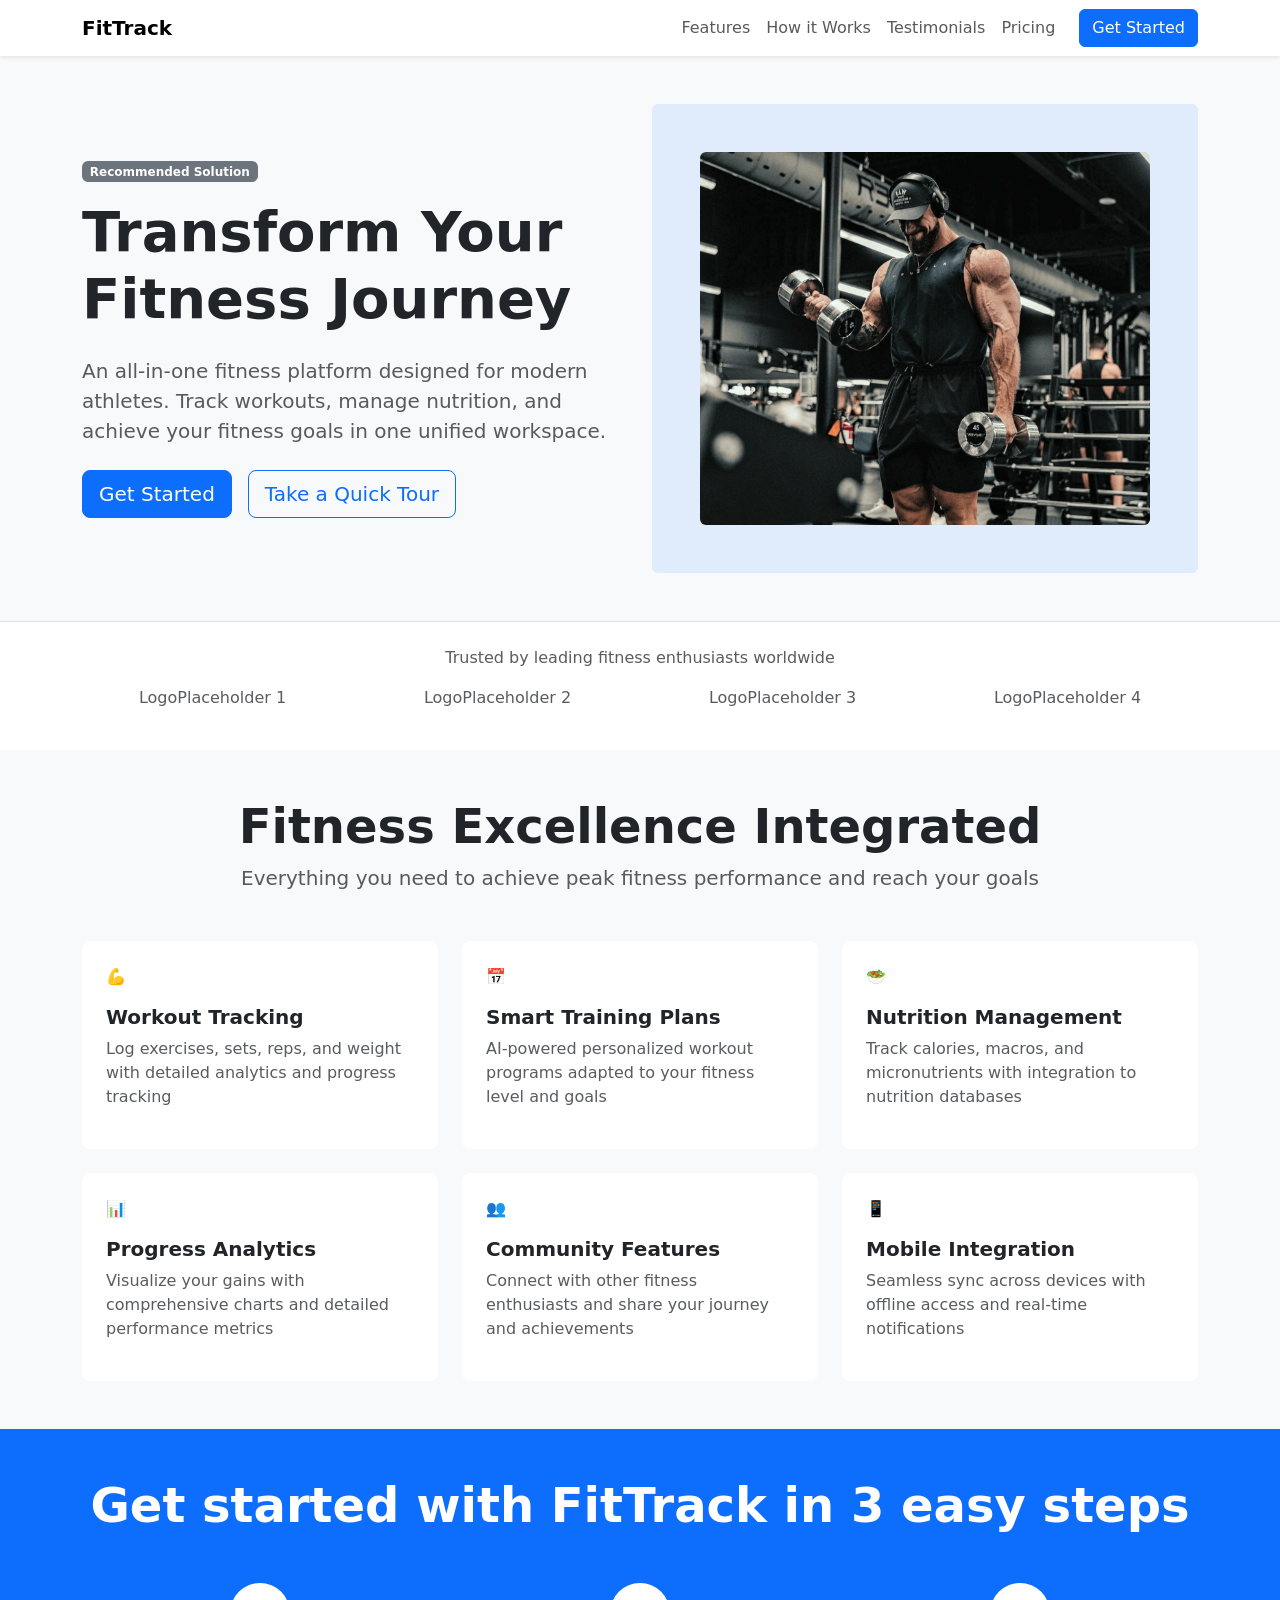
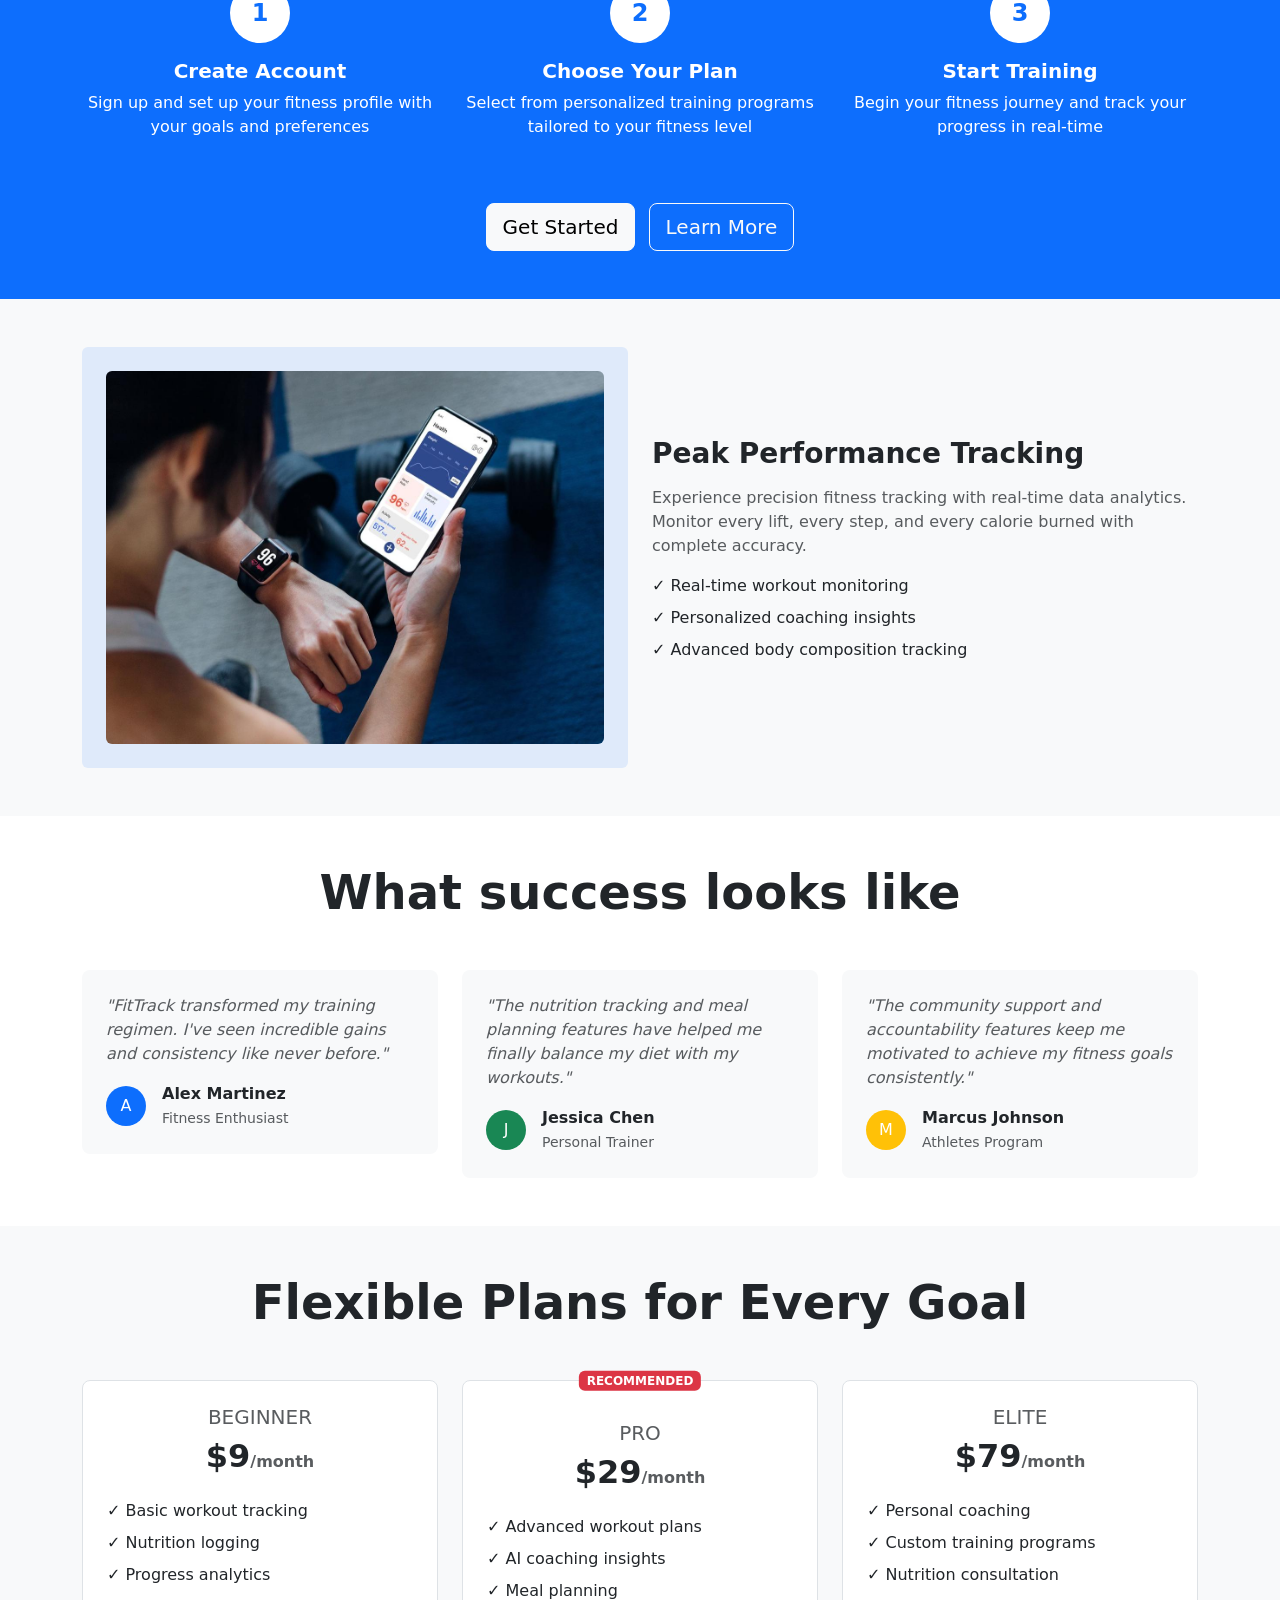
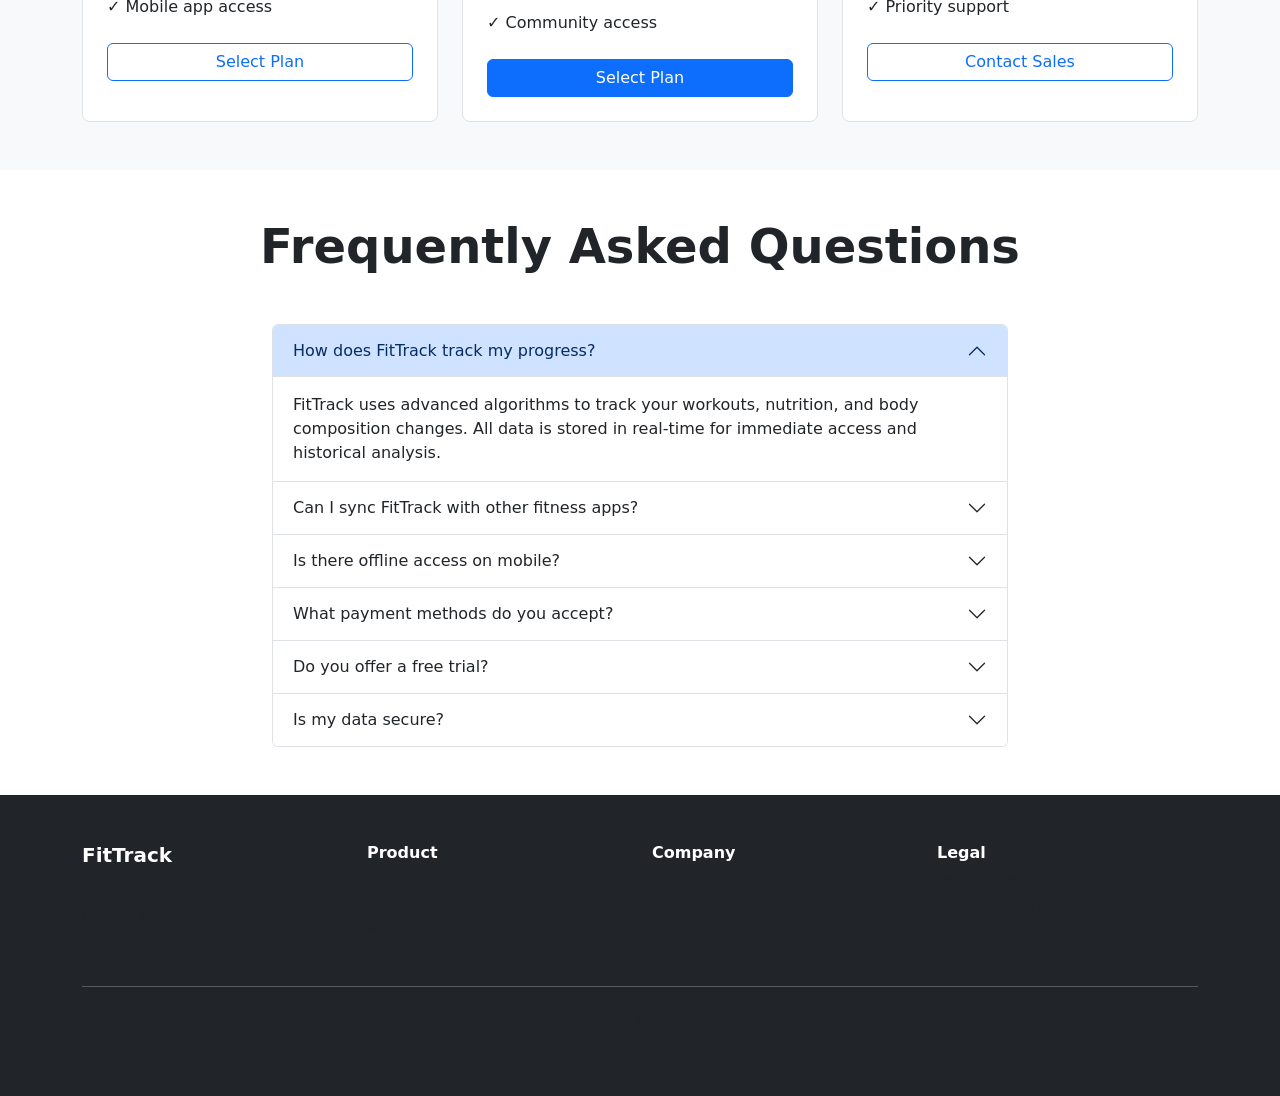
==== WCT Bootstrap/index.html @ dbe87be8 "Add files via upload Boostrap" ====
<!DOCTYPE html>
<html lang="en">
<head>
    <meta charset="UTF-8">
    <meta name="viewport" content="width=device-width, initial-scale=1.0">
    <title>FitTrack - Fitness Management Platform</title>
    <link href="https://cdn.jsdelivr.net/npm/bootstrap@5.3.0/dist/css/bootstrap.min.css" rel="stylesheet">
    <link rel="stylesheet" href="css/style.css">
</head>
<body>
    <!-- Navigation -->
    <nav class="navbar navbar-expand-lg navbar-light bg-white shadow-sm">
        <div class="container">
            <a class="navbar-brand fw-bold" href="#">FitTrack</a>
            <button class="navbar-toggler" type="button" data-bs-toggle="collapse" data-bs-target="#navbarNav">
                <span class="navbar-toggler-icon"></span>
            </button>
            <div class="collapse navbar-collapse" id="navbarNav">
                <ul class="navbar-nav ms-auto">
                    <li class="nav-item"><a class="nav-link" href="#features">Features</a></li>
                    <li class="nav-item"><a class="nav-link" href="#how-it-works">How it Works</a></li>
                    <li class="nav-item"><a class="nav-link" href="#testimonials">Testimonials</a></li>
                    <li class="nav-item"><a class="nav-link" href="#pricing">Pricing</a></li>
                </ul>
                <button class="btn btn-primary ms-3" onclick="FitTrack.handleGetStarted()">Get Started</button>
            </div>
        </div>
    </nav>

   
    <section class="hero py-5 bg-light">
        <div class="container">
            <div class="row align-items-center">
                <div class="col-lg-6">
                    <span class="badge bg-secondary mb-3">Recommended Solution</span>
                    <h1 class="display-4 fw-bold mb-4">Transform Your Fitness Journey</h1>
                    <p class="lead text-muted mb-4">
                        An all-in-one fitness platform designed for modern athletes. Track workouts, manage nutrition, and achieve your fitness goals in one unified workspace.
                    </p>
                    <div class="d-flex gap-3">
                        <button class="btn btn-primary btn-lg" onclick="FitTrack.handleGetStarted()">Get Started</button>
                        <button class="btn btn-outline-primary btn-lg" onclick="FitTrack.handleTourClick()">Take a Quick Tour</button>
                    </div>
                </div>
                <div class="col-lg-6 text-center">
                    <div class="hero-image bg-primary bg-opacity-10 p-5 rounded">
                        <img src="image/cbum-workout.png " alt="FitTrack Dashboard" class="img-fluid rounded">
                    </div>
                </div>
            </div>
        </div>
    </section>

   
    <section class="py-4 bg-white border-top">
        <div class="container">
            <p class="text-center text-muted mb-3">Trusted by leading fitness enthusiasts worldwide</p>
            <div class="row justify-content-center g-4">
                <div class="col-6 col-md-3 text-center">
                    <p class="text-muted">LogoPlaceholder 1</p>
                </div>
                <div class="col-6 col-md-3 text-center">
                    <p class="text-muted">LogoPlaceholder 2</p>
                </div>
                <div class="col-6 col-md-3 text-center">
                    <p class="text-muted">LogoPlaceholder 3</p>
                </div>
                <div class="col-6 col-md-3 text-center">
                    <p class="text-muted">LogoPlaceholder 4</p>
                </div>
            </div>
        </div>
    </section>

  
    <section id="features" class="py-5 bg-light">
        <div class="container">
            <div class="text-center mb-5">
                <h2 class="display-5 fw-bold">Fitness Excellence Integrated</h2>
                <p class="text-muted lead">Everything you need to achieve peak fitness performance and reach your goals</p>
            </div>
            <div class="row g-4">
                <div class="col-md-6 col-lg-4">
                    <div class="feature-card p-4 bg-white rounded-3 h-100">
                        <div class="feature-icon mb-3">💪</div>
                        <h5 class="fw-bold">Workout Tracking</h5>
                        <p class="text-muted">Log exercises, sets, reps, and weight with detailed analytics and progress tracking</p>
                    </div>
                </div>
                <div class="col-md-6 col-lg-4">
                    <div class="feature-card p-4 bg-white rounded-3 h-100">
                        <div class="feature-icon mb-3">📅</div>
                        <h5 class="fw-bold">Smart Training Plans</h5>
                        <p class="text-muted">AI-powered personalized workout programs adapted to your fitness level and goals</p>
                    </div>
                </div>
                <div class="col-md-6 col-lg-4">
                    <div class="feature-card p-4 bg-white rounded-3 h-100">
                        <div class="feature-icon mb-3">🥗</div>
                        <h5 class="fw-bold">Nutrition Management</h5>
                        <p class="text-muted">Track calories, macros, and micronutrients with integration to nutrition databases</p>
                    </div>
                </div>
                <div class="col-md-6 col-lg-4">
                    <div class="feature-card p-4 bg-white rounded-3 h-100">
                        <div class="feature-icon mb-3">📊</div>
                        <h5 class="fw-bold">Progress Analytics</h5>
                        <p class="text-muted">Visualize your gains with comprehensive charts and detailed performance metrics</p>
                    </div>
                </div>
                <div class="col-md-6 col-lg-4">
                    <div class="feature-card p-4 bg-white rounded-3 h-100">
                        <div class="feature-icon mb-3">👥</div>
                        <h5 class="fw-bold">Community Features</h5>
                        <p class="text-muted">Connect with other fitness enthusiasts and share your journey and achievements</p>
                    </div>
                </div>
                <div class="col-md-6 col-lg-4">
                    <div class="feature-card p-4 bg-white rounded-3 h-100">
                        <div class="feature-icon mb-3">📱</div>
                        <h5 class="fw-bold">Mobile Integration</h5>
                        <p class="text-muted">Seamless sync across devices with offline access and real-time notifications</p>
                    </div>
                </div>
            </div>
        </div>
    </section>

  
    <section id="how-it-works" class="py-5 bg-primary text-white">
        <div class="container">
            <h2 class="text-center mb-5 display-5 fw-bold">Get started with FitTrack in 3 easy steps</h2>
            <div class="row g-4 text-center">
                <div class="col-md-4">
                    <div class="step-number bg-white text-primary rounded-circle mx-auto mb-3" style="width: 60px; height: 60px; display: flex; align-items: center; justify-content: center; font-size: 24px; font-weight: bold;">1</div>
                    <h5 class="fw-bold">Create Account</h5>
                    <p>Sign up and set up your fitness profile with your goals and preferences</p>
                </div>
                <div class="col-md-4">
                    <div class="step-number bg-white text-primary rounded-circle mx-auto mb-3" style="width: 60px; height: 60px; display: flex; align-items: center; justify-content: center; font-size: 24px; font-weight: bold;">2</div>
                    <h5 class="fw-bold">Choose Your Plan</h5>
                    <p>Select from personalized training programs tailored to your fitness level</p>
                </div>
                <div class="col-md-4">
                    <div class="step-number bg-white text-primary rounded-circle mx-auto mb-3" style="width: 60px; height: 60px; display: flex; align-items: center; justify-content: center; font-size: 24px; font-weight: bold;">3</div>
                    <h5 class="fw-bold">Start Training</h5>
                    <p>Begin your fitness journey and track your progress in real-time</p>
                </div>
            </div>
            <div class="text-center mt-5">
                <button class="btn btn-light btn-lg me-2" onclick="FitTrack.handleGetStarted()">Get Started</button>
                <button class="btn btn-outline-light btn-lg">Learn More</button>
            </div>
        </div>
    </section>

  
    <section class="py-5 bg-light">
        <div class="container">
            <div class="row align-items-center">
                <div class="col-lg-6">
                    <div class="case-study-image bg-primary bg-opacity-10 p-4 rounded">
                        <img src="image/Img.jpg" alt="Case Study" class="img-fluid rounded">
                    </div>
                </div>
                <div class="col-lg-6">
                    <h3 class="fw-bold mb-3">Peak Performance Tracking</h3>
                    <p class="text-muted mb-3">
                        Experience precision fitness tracking with real-time data analytics. Monitor every lift, every step, and every calorie burned with complete accuracy.
                    </p>
                    <ul class="list-unstyled">
                        <li class="mb-2">✓ Real-time workout monitoring</li>
                        <li class="mb-2">✓ Personalized coaching insights</li>
                        <li class="mb-2">✓ Advanced body composition tracking</li>
                    </ul>
                </div>
            </div>
        </div>
    </section>

  
    <section id="testimonials" class="py-5 bg-white">
        <div class="container">
            <h2 class="text-center display-5 fw-bold mb-5">What success looks like</h2>
            <div class="row g-4">
                <div class="col-md-4">
                    <div class="testimonial-card p-4 bg-light rounded-3">
                        <p class="text-muted mb-3 fst-italic">"FitTrack transformed my training regimen. I've seen incredible gains and consistency like never before."</p>
                        <div class="d-flex align-items-center">
                            <div class="bg-primary rounded-circle p-2 text-white" style="width: 40px; height: 40px; display: flex; align-items: center; justify-content: center;">A</div>
                            <div class="ms-3">
                                <p class="fw-bold mb-0">Alex Martinez</p>
                                <small class="text-muted">Fitness Enthusiast</small>
                            </div>
                        </div>
                    </div>
                </div>
                <div class="col-md-4">
                    <div class="testimonial-card p-4 bg-light rounded-3">
                        <p class="text-muted mb-3 fst-italic">"The nutrition tracking and meal planning features have helped me finally balance my diet with my workouts."</p>
                        <div class="d-flex align-items-center">
                            <div class="bg-success rounded-circle p-2 text-white" style="width: 40px; height: 40px; display: flex; align-items: center; justify-content: center;">J</div>
                            <div class="ms-3">
                                <p class="fw-bold mb-0">Jessica Chen</p>
                                <small class="text-muted">Personal Trainer</small>
                            </div>
                        </div>
                    </div>
                </div>
                <div class="col-md-4">
                    <div class="testimonial-card p-4 bg-light rounded-3">
                        <p class="text-muted mb-3 fst-italic">"The community support and accountability features keep me motivated to achieve my fitness goals consistently."</p>
                        <div class="d-flex align-items-center">
                            <div class="bg-warning rounded-circle p-2 text-white" style="width: 40px; height: 40px; display: flex; align-items: center; justify-content: center;">M</div>
                            <div class="ms-3">
                                <p class="fw-bold mb-0">Marcus Johnson</p>
                                <small class="text-muted">Athletes Program</small>
                            </div>
                        </div>
                    </div>
                </div>
            </div>
        </div>
    </section>

    
    <section id="pricing" class="py-5 bg-light">
        <div class="container">
            <h2 class="text-center display-5 fw-bold mb-5">Flexible Plans for Every Goal</h2>
            <div class="row g-4">
                <div class="col-md-4">
                    <div class="pricing-card p-4 bg-white rounded-3 border text-center h-100">
                        <h5 class="text-muted mb-2">BEGINNER</h5>
                        <h2 class="fw-bold mb-1">$9<span class="fs-6 text-muted">/month</span></h2>
                        <ul class="list-unstyled mt-4 mb-4 text-start">
                            <li class="mb-2">✓ Basic workout tracking</li>
                            <li class="mb-2">✓ Nutrition logging</li>
                            <li class="mb-2">✓ Progress analytics</li>
                            <li class="mb-2">✓ Mobile app access</li>
                        </ul>
                        <button class="btn btn-outline-primary w-100" onclick="FitTrack.handlePricingSelection('Beginner')">Select Plan</button>
                    </div>
                </div>
                <div class="col-md-4">
                    <div class="pricing-card p-4 bg-white rounded-3 border text-center h-100 position-relative">
                        <span class="badge bg-danger position-absolute top-0 start-50 translate-middle">RECOMMENDED</span>
                        <h5 class="text-muted mb-2 mt-3">PRO</h5>
                        <h2 class="fw-bold mb-1">$29<span class="fs-6 text-muted">/month</span></h2>
                        <ul class="list-unstyled mt-4 mb-4 text-start">
                            <li class="mb-2">✓ Advanced workout plans</li>
                            <li class="mb-2">✓ AI coaching insights</li>
                            <li class="mb-2">✓ Meal planning</li>
                            <li class="mb-2">✓ Community access</li>
                        </ul>
                        <button class="btn btn-primary w-100" onclick="FitTrack.handlePricingSelection('Pro')">Select Plan</button>
                    </div>
                </div>
                <div class="col-md-4">
                    <div class="pricing-card p-4 bg-white rounded-3 border text-center h-100">
                        <h5 class="text-muted mb-2">ELITE</h5>
                        <h2 class="fw-bold mb-1">$79<span class="fs-6 text-muted">/month</span></h2>
                        <ul class="list-unstyled mt-4 mb-4 text-start">
                            <li class="mb-2">✓ Personal coaching</li>
                            <li class="mb-2">✓ Custom training programs</li>
                            <li class="mb-2">✓ Nutrition consultation</li>
                            <li class="mb-2">✓ Priority support</li>
                        </ul>
                        <button class="btn btn-outline-primary w-100" onclick="FitTrack.handleContactClick()">Contact Sales</button>
                    </div>
                </div>
            </div>
        </div>
    </section>

  
    <section class="py-5 bg-white">
        <div class="container">
            <h2 class="text-center display-5 fw-bold mb-5">Frequently Asked Questions</h2>
            <div class="row">
                <div class="col-lg-8 mx-auto">
                    <div class="accordion" id="faqAccordion">
                        <div class="accordion-item">
                            <h2 class="accordion-header">
                                <button class="accordion-button" type="button" data-bs-toggle="collapse" data-bs-target="#faq1">
                                    How does FitTrack track my progress?
                                </button>
                            </h2>
                            <div id="faq1" class="accordion-collapse collapse show" data-bs-parent="#faqAccordion">
                                <div class="accordion-body">
                                    FitTrack uses advanced algorithms to track your workouts, nutrition, and body composition changes. All data is stored in real-time for immediate access and historical analysis.
                                </div>
                            </div>
                        </div>
                        <div class="accordion-item">
                            <h2 class="accordion-header">
                                <button class="accordion-button collapsed" type="button" data-bs-toggle="collapse" data-bs-target="#faq2">
                                    Can I sync FitTrack with other fitness apps?
                                </button>
                            </h2>
                            <div id="faq2" class="accordion-collapse collapse" data-bs-parent="#faqAccordion">
                                <div class="accordion-body">
                                    Yes, FitTrack integrates with popular fitness devices and apps including Apple Health, Google Fit, and Fitbit for seamless data synchronization.
                                </div>
                            </div>
                        </div>
                        <div class="accordion-item">
                            <h2 class="accordion-header">
                                <button class="accordion-button collapsed" type="button" data-bs-toggle="collapse" data-bs-target="#faq3">
                                    Is there offline access on mobile?
                                </button>
                            </h2>
                            <div id="faq3" class="accordion-collapse collapse" data-bs-parent="#faqAccordion">
                                <div class="accordion-body">
                                    Absolutely! FitTrack's mobile app allows you to log workouts and track nutrition offline. Your data will sync automatically when you're back online.
                                </div>
                            </div>
                        </div>
                        <div class="accordion-item">
                            <h2 class="accordion-header">
                                <button class="accordion-button collapsed" type="button" data-bs-toggle="collapse" data-bs-target="#faq4">
                                    What payment methods do you accept?
                                </button>
                            </h2>
                            <div id="faq4" class="accordion-collapse collapse" data-bs-parent="#faqAccordion">
                                <div class="accordion-body">
                                    We accept all major credit cards, PayPal, and Apple Pay. You can switch or cancel your subscription at any time with no penalties.
                                </div>
                            </div>
                        </div>
                        <div class="accordion-item">
                            <h2 class="accordion-header">
                                <button class="accordion-button collapsed" type="button" data-bs-toggle="collapse" data-bs-target="#faq5">
                                    Do you offer a free trial?
                                </button>
                            </h2>
                            <div id="faq5" class="accordion-collapse collapse" data-bs-parent="#faqAccordion">
                                <div class="accordion-body">
                                    Yes! We offer a 14-day free trial for all new users. No credit card required to get started.
                                </div>
                            </div>
                        </div>
                        <div class="accordion-item">
                            <h2 class="accordion-header">
                                <button class="accordion-button collapsed" type="button" data-bs-toggle="collapse" data-bs-target="#faq6">
                                    Is my data secure?
                                </button>
                            </h2>
                            <div id="faq6" class="accordion-collapse collapse" data-bs-parent="#faqAccordion">
                                <div class="accordion-body">
                                    Absolutely. We use bank-level encryption and comply with all major data protection regulations including GDPR and CCPA.
                                </div>
                            </div>
                        </div>
                    </div>
                </div>
            </div>
        </div>
    </section>

  
    <footer class="py-5 bg-dark text-white">
        <div class="container">
            <div class="row g-4">
                <div class="col-md-3">
                    <h5 class="fw-bold mb-3">FitTrack</h5>
                    <p class="text-muted small">Empowering fitness enthusiasts with modern training and tracking technology.</p>
                </div>
                <div class="col-md-3">
                    <h6 class="fw-bold">Product</h6>
                    <ul class="list-unstyled">
                        <li><a href="#features" class="text-muted text-decoration-none">Features</a></li>
                        <li><a href="#pricing" class="text-muted text-decoration-none">Pricing</a></li>
                        <li><a href="#" class="text-muted text-decoration-none">Mobile App</a></li>
                    </ul>
                </div>
                <div class="col-md-3">
                    <h6 class="fw-bold">Company</h6>
                    <ul class="list-unstyled">
                        <li><a href="#" class="text-muted text-decoration-none">About Us</a></li>
                        <li><a href="#" class="text-muted text-decoration-none">Blog</a></li>
                        <li><a href="#" class="text-muted text-decoration-none">Community</a></li>
                    </ul>
                </div>
                <div class="col-md-3">
                    <h6 class="fw-bold">Legal</h6>
                    <ul class="list-unstyled">
                        <li><a href="#" class="text-muted text-decoration-none">Privacy Policy</a></li>
                        <li><a href="#" class="text-muted text-decoration-none">Terms of Service</a></li>
                        <li><a href="#" class="text-muted text-decoration-none">Contact</a></li>
                    </ul>
                </div>
            </div>
            <hr class="my-4">
            <p class="text-center text-muted small">© 2024 FitTrack. All rights reserved.</p>
        </div>
    </footer>

    <script src="https://cdn.jsdelivr.net/npm/bootstrap@5.3.0/dist/js/bootstrap.bundle.min.js"></script>
    <script src="js/script.js"></script>
</body>
</html>
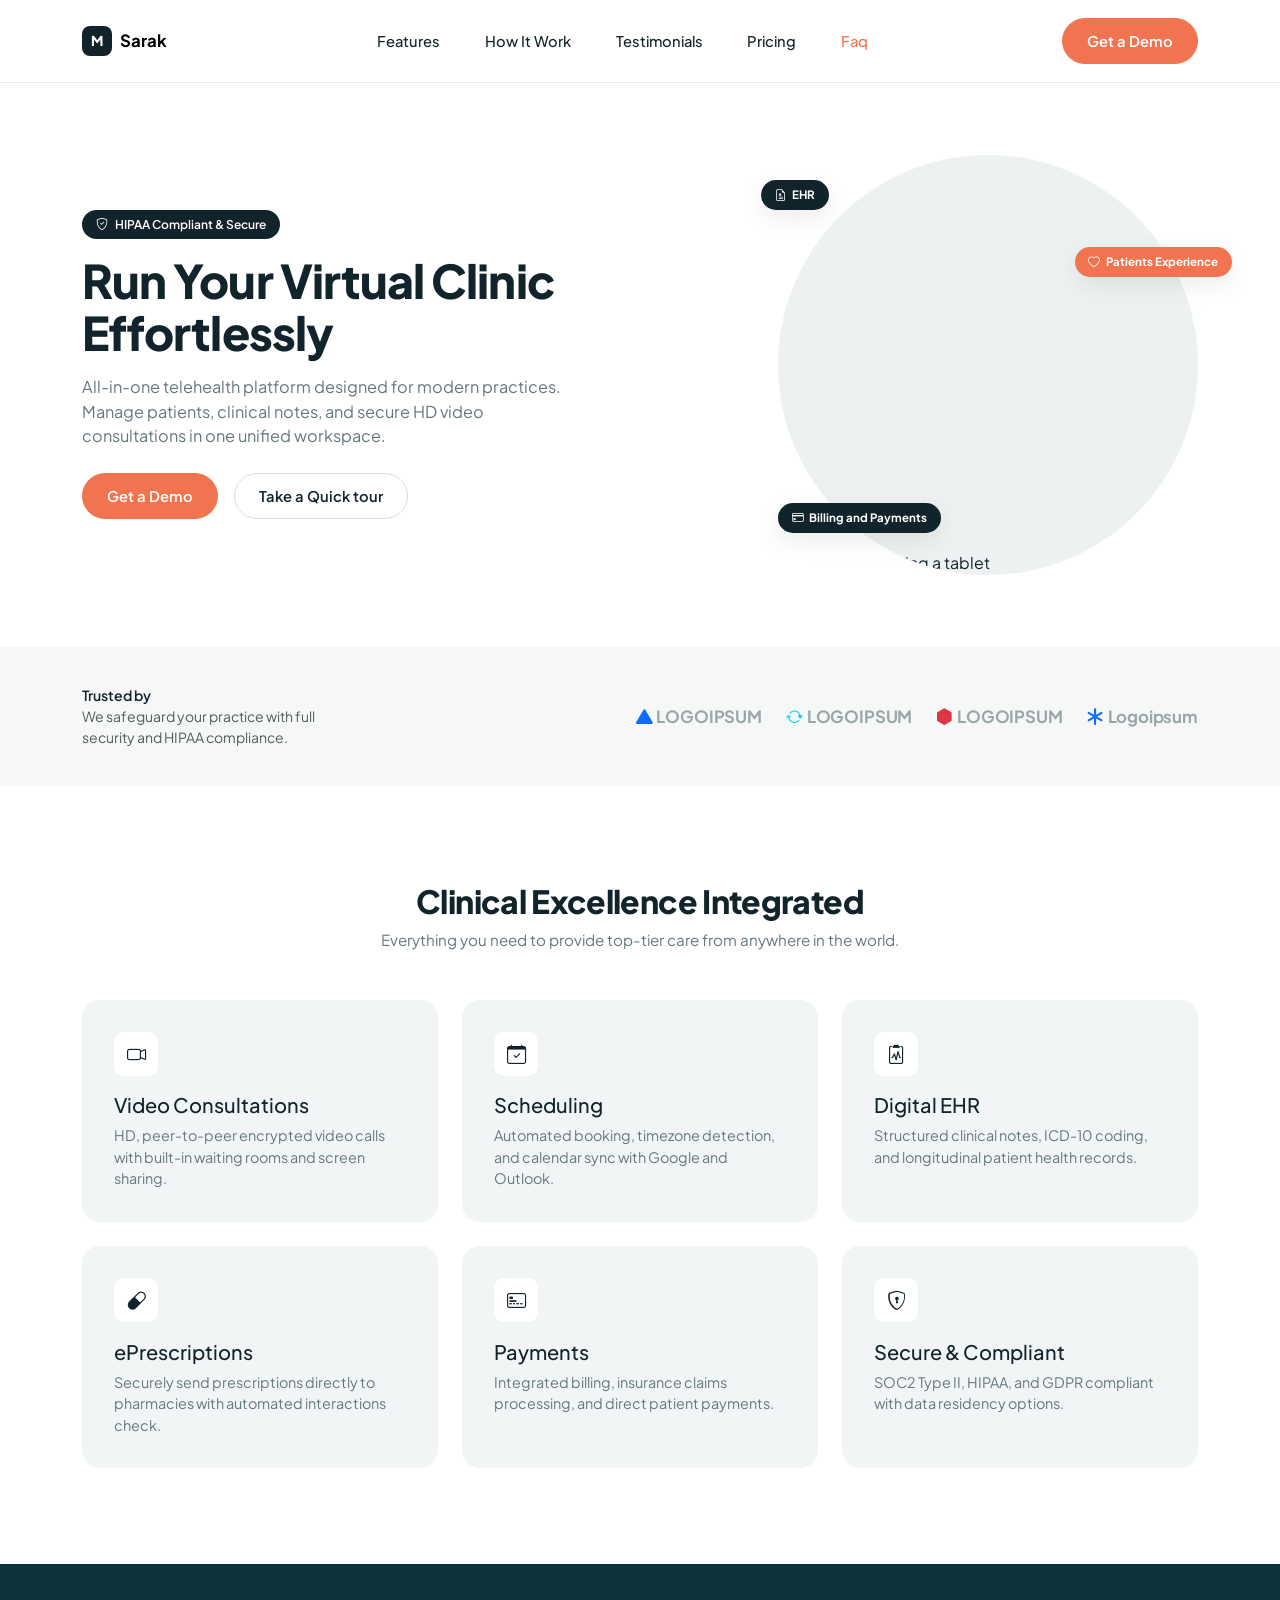
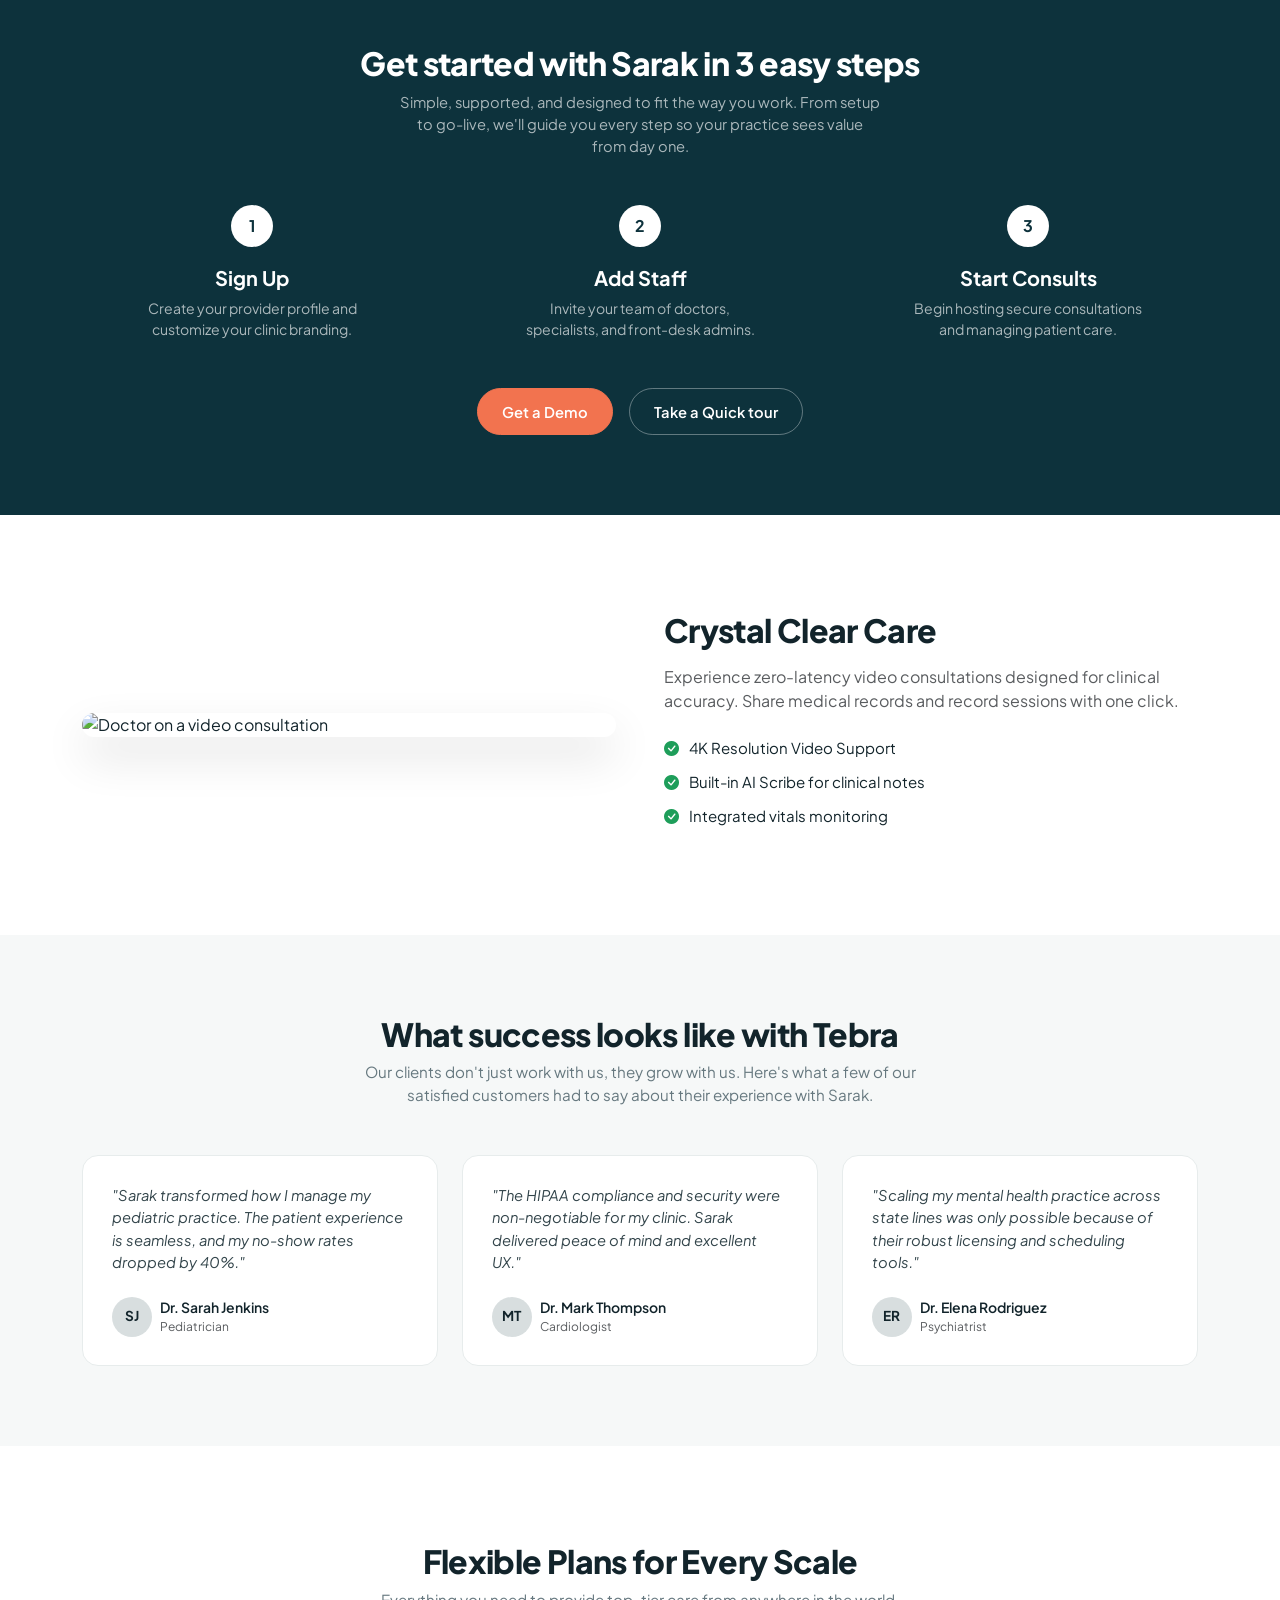
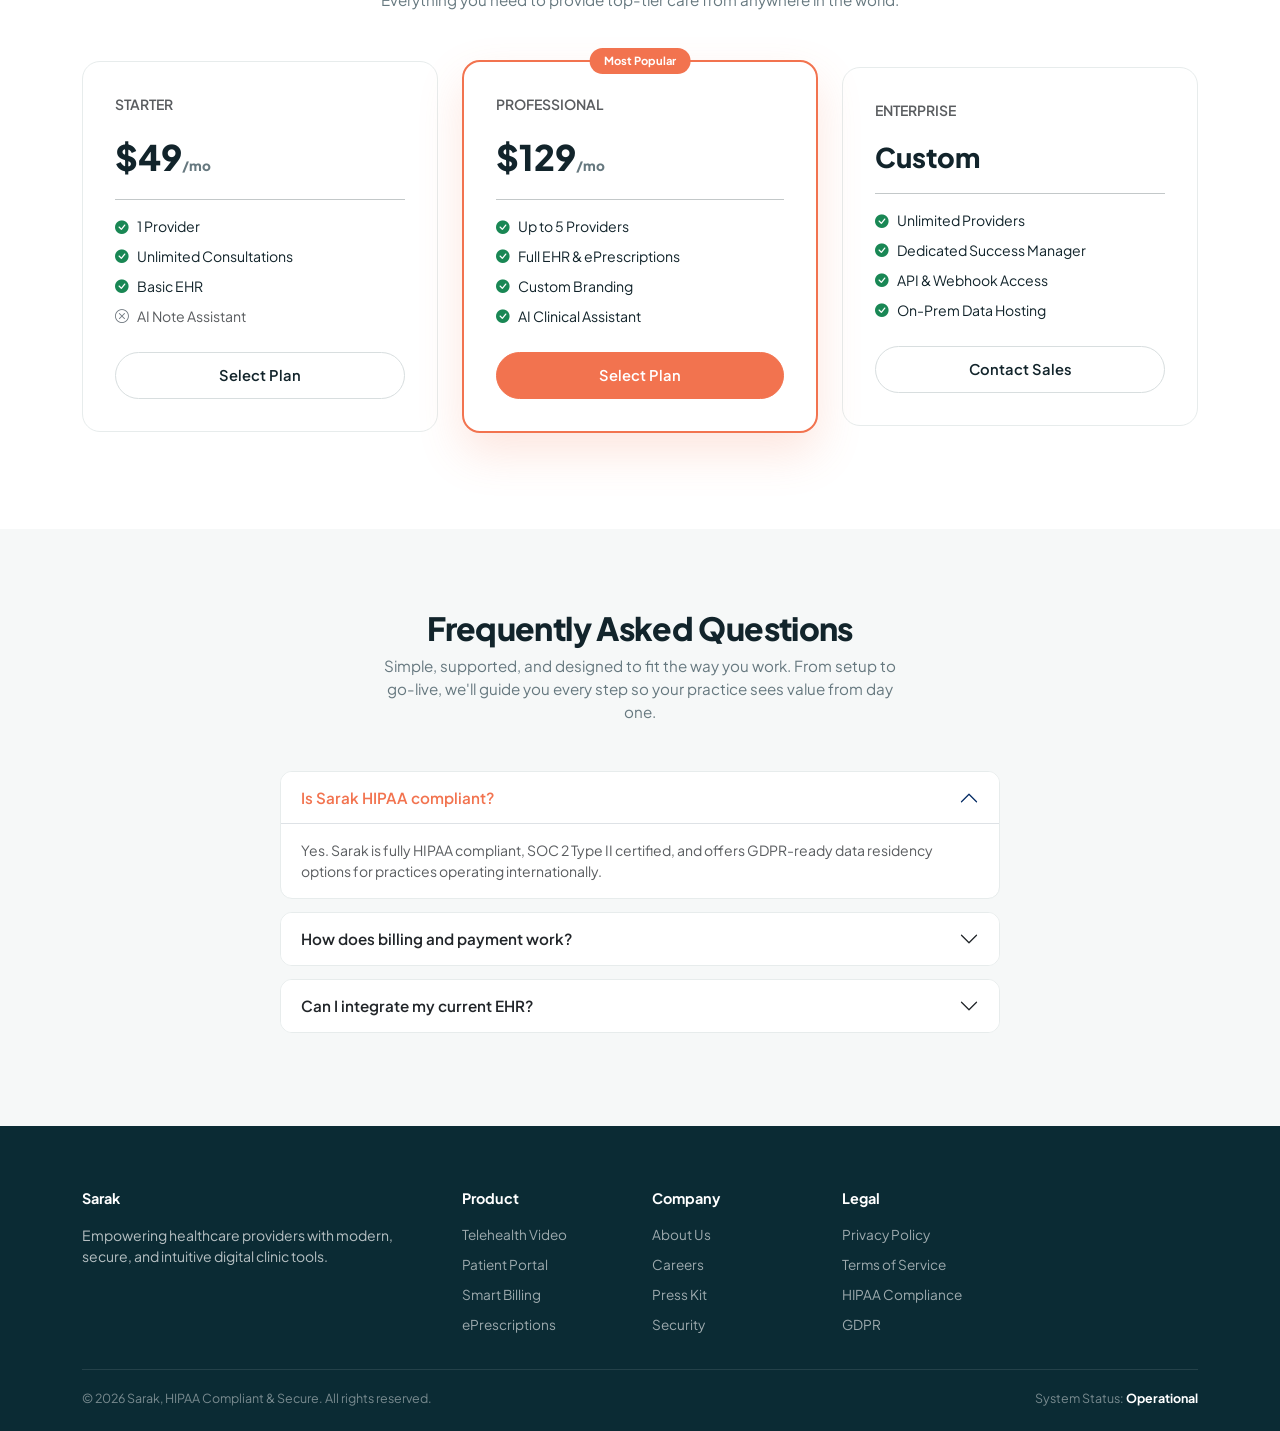
==== commit ec61ce4f: "Update index.html" ====
--- a/WCT Bootstrap/index.html
+++ b/WCT Bootstrap/index.html
@@ -1,401 +1,519 @@
 <!DOCTYPE html>
 <html lang="en">
 <head>
-    <meta charset="UTF-8">
-    <meta name="viewport" content="width=device-width, initial-scale=1.0">
-    <title>FitTrack - Fitness Management Platform</title>
-    <link href="https://cdn.jsdelivr.net/npm/bootstrap@5.3.0/dist/css/bootstrap.min.css" rel="stylesheet">
-    <link rel="stylesheet" href="css/style.css">
+<meta charset="UTF-8">
+<meta name="viewport" content="width=device-width, initial-scale=1.0">
+<title>Sarak — Run Your Virtual Clinic Effortlessly</title>
+<link href="https://cdn.jsdelivr.net/npm/bootstrap@5.3.3/dist/css/bootstrap.min.css" rel="stylesheet">
+<link href="https://cdn.jsdelivr.net/npm/bootstrap-icons@1.11.3/font/bootstrap-icons.css" rel="stylesheet">
+<link href="https://fonts.googleapis.com/css2?family=Plus+Jakarta+Sans:wght@400;500;600;700;800&display=swap" rel="stylesheet">
+<style>
+  :root{
+    --teal-950:#0b2b34;
+    --teal-900:#0d323c;
+    --orange:#f2734f;
+    --orange-dark:#e05e3a;
+    --ink:#12242b;
+    --muted:#66787f;
+    --line:#e7ecec;
+    --bg-soft:#f6f8f8;
+    --card:#f2f5f5;
+  }
+  body{
+    font-family:'Plus Jakarta Sans', sans-serif;
+    color:var(--ink);
+    background:#fff;
+  }
+  h1,h2,h3,h4{font-weight:800; letter-spacing:-0.02em;}
+  .btn-orange{
+    background:var(--orange); border:1px solid var(--orange); color:#fff;
+    border-radius:50px; padding:.7rem 1.5rem; font-weight:600; font-size:.92rem;
+  }
+  .btn-orange:hover{background:var(--orange-dark); border-color:var(--orange-dark); color:#fff;}
+  .btn-outline-ink{
+    border:1px solid #d8dedf; color:var(--ink); border-radius:50px; padding:.7rem 1.5rem;
+    font-weight:600; font-size:.92rem; background:#fff;
+  }
+  .btn-outline-ink:hover{background:var(--bg-soft); color:var(--ink);}
+  .btn-outline-light-pill{
+    border:1px solid rgba(255,255,255,.35); color:#fff; border-radius:50px; padding:.7rem 1.5rem;
+    font-weight:600; font-size:.92rem; background:transparent;
+  }
+  .btn-outline-light-pill:hover{background:rgba(255,255,255,.1); color:#fff;}
+
+  /* NAVBAR */
+  .navbar-custom{padding:1.1rem 0; border-bottom:1px solid var(--line);}
+  .brand-mark{
+    width:30px;height:30px;border-radius:8px;background:var(--ink);
+    display:inline-flex;align-items:center;justify-content:center;color:#fff;font-weight:800;font-size:.85rem;
+  }
+  .nav-link-custom{color:var(--ink); font-weight:500; font-size:.92rem; margin:0 .9rem;}
+  .nav-link-custom.text-orange{color:var(--orange);}
+
+  /* HERO */
+  .hero-badge{
+    display:inline-flex; align-items:center; gap:.4rem; background:var(--ink); color:#fff;
+    border-radius:50px; padding:.35rem .9rem; font-size:.75rem; font-weight:600;
+  }
+  .hero-heading{font-size:2.9rem; line-height:1.12;}
+  .hero-sub{color:var(--muted); font-size:1.02rem; max-width:480px;}
+  .hero-photo-wrap{position:relative; width:100%; max-width:420px; margin-left:auto;}
+  .hero-photo-circle{
+    background:#eef1f1; border-radius:50%; aspect-ratio:1/1; overflow:hidden;
+    display:flex; align-items:flex-end; justify-content:center;
+  }
+  .hero-photo-circle img{width:88%; object-fit:cover; object-position:top;}
+  .float-chip{
+    position:absolute; background:#fff; border-radius:50px; padding:.4rem .85rem;
+    font-size:.72rem; font-weight:700; box-shadow:0 8px 24px rgba(0,0,0,.08);
+    display:flex; align-items:center; gap:.35rem;
+  }
+  .chip-dark{background:var(--ink); color:#fff;}
+  .chip-orange{background:var(--orange); color:#fff;}
+  .chip-ehr{top:6%; left:-4%;}
+  .chip-experience{top:22%; right:-8%;}
+  .chip-billing{bottom:10%; left:0%;}
+
+  /* TRUSTED */
+  .trusted-strip{background:var(--bg-soft); padding:2.4rem 0;}
+  .logo-ipsum{font-weight:700; color:#9aa6a8; font-size:1.05rem; letter-spacing:-0.01em;}
+
+  /* FEATURES */
+  .section-eyebrow{color:var(--muted); font-size:.95rem;}
+  .feature-card{
+    background:var(--card); border-radius:18px; padding:2rem; height:100%;
+  }
+  .feature-icon{
+    width:44px;height:44px;border-radius:10px;background:#fff; display:flex; align-items:center; justify-content:center;
+    font-size:1.2rem; margin-bottom:1.1rem;
+  }
+  .feature-card p{color:var(--muted); font-size:.9rem; margin-bottom:0;}
+
+  /* STEPS DARK */
+  .steps-section{background:var(--teal-900); color:#fff; border-radius:0; padding:5rem 0;}
+  .step-circle{
+    width:42px;height:42px;border-radius:50%;background:#fff; color:var(--teal-900);
+    display:flex; align-items:center; justify-content:center; font-weight:700; margin:0 auto 1.2rem;
+  }
+  .steps-section h5{font-weight:700;}
+  .steps-section p{color:rgba(255,255,255,.65); font-size:.88rem; max-width:230px; margin:0 auto;}
+
+  /* CRYSTAL CLEAR CARE */
+  .clear-care-media{
+    border-radius:18px; overflow:hidden; box-shadow:0 20px 45px rgba(0,0,0,.12);
+  }
+  .clear-care-media img{width:100%; display:block;}
+  .check-item{display:flex; align-items:center; gap:.6rem; margin-bottom:.7rem; font-size:.94rem;}
+  .check-item i{color:#1e9e5a;}
+
+  /* TESTIMONIALS */
+  .testimonial-strip{background:var(--bg-soft); padding:5rem 0;}
+  .testimonial-card{
+    background:#fff; border-radius:16px; padding:1.8rem; height:100%; border:1px solid var(--line);
+  }
+  .testimonial-card p.quote{font-size:.92rem; font-style:italic; color:#33454b;}
+  .avatar-circle{
+    width:40px;height:40px;border-radius:50%; background:#d8dedf; display:inline-flex;
+    align-items:center; justify-content:center; font-weight:700; color:var(--ink); font-size:.85rem;
+  }
+
+  /* PRICING */
+  .pricing-card{
+    border:1px solid var(--line); border-radius:18px; padding:2rem; height:100%; background:#fff;
+  }
+  .pricing-card.featured{
+    border:2px solid var(--orange); position:relative; box-shadow:0 20px 45px rgba(242,115,79,.18);
+  }
+  .pricing-badge{
+    position:absolute; top:-14px; left:50%; transform:translateX(-50%);
+    background:var(--orange); color:#fff; font-size:.7rem; font-weight:700;
+    padding:.3rem .9rem; border-radius:50px;
+  }
+  .price-value{font-size:2.2rem; font-weight:800;}
+  .price-sub{color:var(--muted); font-size:.85rem;}
+  .plan-feature{font-size:.88rem; display:flex; align-items:center; gap:.5rem; margin-bottom:.55rem;}
+  .plan-feature i{font-size:.85rem;}
+
+  /* FAQ */
+  .faq-strip{background:var(--bg-soft); padding:5rem 0;}
+  .accordion-button{font-weight:600; font-size:.95rem;}
+  .accordion-button:not(.collapsed){color:var(--orange); background:#fff;}
+  .accordion-item{border:1px solid var(--line) !important; border-radius:12px !important; overflow:hidden; margin-bottom:.8rem;}
+  .accordion-button:focus{box-shadow:none;}
+
+  /* FOOTER */
+  footer{background:var(--teal-950); color:rgba(255,255,255,.7); padding:4rem 0 1.5rem;}
+  footer h6{color:#fff; font-weight:700; margin-bottom:1.1rem; font-size:.9rem;}
+  footer a{color:rgba(255,255,255,.6); text-decoration:none; font-size:.85rem; display:block; margin-bottom:.6rem;}
+  footer a:hover{color:#fff;}
+  .footer-bottom{border-top:1px solid rgba(255,255,255,.1); padding-top:1.2rem; font-size:.78rem; color:rgba(255,255,255,.45);}
+
+  @media (max-width: 991px){
+    .hero-heading{font-size:2.2rem;}
+    .float-chip{display:none;}
+    .hero-photo-wrap{margin:2rem auto 0;}
+  }
+</style>
 </head>
 <body>
-    <!-- Navigation -->
-    <nav class="navbar navbar-expand-lg navbar-light bg-white shadow-sm">
-        <div class="container">
-            <a class="navbar-brand fw-bold" href="#">FitTrack</a>
-            <button class="navbar-toggler" type="button" data-bs-toggle="collapse" data-bs-target="#navbarNav">
-                <span class="navbar-toggler-icon"></span>
-            </button>
-            <div class="collapse navbar-collapse" id="navbarNav">
-                <ul class="navbar-nav ms-auto">
-                    <li class="nav-item"><a class="nav-link" href="#features">Features</a></li>
-                    <li class="nav-item"><a class="nav-link" href="#how-it-works">How it Works</a></li>
-                    <li class="nav-item"><a class="nav-link" href="#testimonials">Testimonials</a></li>
-                    <li class="nav-item"><a class="nav-link" href="#pricing">Pricing</a></li>
-                </ul>
-                <button class="btn btn-primary ms-3" onclick="FitTrack.handleGetStarted()">Get Started</button>
+
+<!-- NAVBAR -->
+<nav class="navbar navbar-expand-lg navbar-custom sticky-top bg-white">
+  <div class="container d-flex align-items-center">
+    <a class="navbar-brand d-flex align-items-center gap-2 fw-bold" href="#">
+      <span class="brand-mark">M</span>
+      <span style="font-size:1.05rem;">Sarak</span>
+    </a>
+    <button class="navbar-toggler ms-auto" type="button" data-bs-toggle="collapse" data-bs-target="#navMain">
+      <span class="navbar-toggler-icon"></span>
+    </button>
+    <div class="collapse navbar-collapse justify-content-between" id="navMain">
+      <ul class="navbar-nav mx-auto my-3 my-lg-0">
+        <li class="nav-item"><a class="nav-link nav-link-custom" href="#features">Features</a></li>
+        <li class="nav-item"><a class="nav-link nav-link-custom" href="#how">How It Work</a></li>
+        <li class="nav-item"><a class="nav-link nav-link-custom" href="#testimonials">Testimonials</a></li>
+        <li class="nav-item"><a class="nav-link nav-link-custom" href="#pricing">Pricing</a></li>
+        <li class="nav-item"><a class="nav-link nav-link-custom text-orange" href="#faq">Faq</a></li>
+      </ul>
+      <a href="#" class="btn btn-orange">Get a Demo</a>
+    </div>
+  </div>
+</nav>
+
+<!-- HERO -->
+<section class="py-5">
+  <div class="container py-4">
+    <div class="row align-items-center g-5">
+      <div class="col-lg-6">
+        <span class="hero-badge"><i class="bi bi-shield-check"></i> HIPAA Compliant &amp; Secure</span>
+        <h1 class="hero-heading mt-3 mb-3">Run Your Virtual Clinic Effortlessly</h1>
+        <p class="hero-sub mb-4">All-in-one telehealth platform designed for modern practices. Manage patients, clinical notes, and secure HD video consultations in one unified workspace.</p>
+        <div class="d-flex gap-3 flex-wrap">
+          <a href="#" class="btn btn-orange">Get a Demo</a>
+          <a href="#" class="btn btn-outline-ink">Take a Quick tour</a>
+        </div>
+      </div>
+      <div class="col-lg-6">
+        <div class="hero-photo-wrap">
+          <div class="hero-photo-circle">
+            <img src="https://images.unsplash.com/photo-1622253692010-333f2da6031d?q=80&w=800&auto=format&fit=crop" alt="Clinician using a tablet">
+          </div>
+          <span class="float-chip chip-dark chip-ehr"><i class="bi bi-file-earmark-medical"></i> EHR</span>
+          <span class="float-chip chip-orange chip-experience"><i class="bi bi-heart"></i> Patients Experience</span>
+          <span class="float-chip chip-dark chip-billing"><i class="bi bi-credit-card"></i> Billing and Payments</span>
+        </div>
+      </div>
+    </div>
+  </div>
+</section>
+
+<!-- TRUSTED BY -->
+<section class="trusted-strip">
+  <div class="container">
+    <div class="row align-items-center g-4">
+      <div class="col-lg-3">
+        <p class="mb-0 fw-semibold small">Trusted by</p>
+        <p class="mb-0 text-muted small">We safeguard your practice with full security and HIPAA compliance.</p>
+      </div>
+      <div class="col-lg-9">
+        <div class="d-flex flex-wrap justify-content-lg-end justify-content-start gap-4 align-items-center">
+          <span class="logo-ipsum"><i class="bi bi-triangle-fill text-primary me-1"></i>LOGOIPSUM</span>
+          <span class="logo-ipsum"><i class="bi bi-arrow-repeat text-info me-1"></i>LOGOIPSUM</span>
+          <span class="logo-ipsum"><i class="bi bi-hexagon-fill text-danger me-1"></i>LOGOIPSUM</span>
+          <span class="logo-ipsum"><i class="bi bi-asterisk text-primary me-1"></i>Logoipsum</span>
+        </div>
+      </div>
+    </div>
+  </div>
+</section>
+
+<!-- FEATURES -->
+<section id="features" class="py-5">
+  <div class="container py-5">
+    <div class="text-center mx-auto mb-5" style="max-width:520px;">
+      <h2 class="mb-2">Clinical Excellence Integrated</h2>
+      <p class="section-eyebrow mb-0">Everything you need to provide top-tier care from anywhere in the world.</p>
+    </div>
+    <div class="row g-4">
+      <div class="col-md-4">
+        <div class="feature-card">
+          <div class="feature-icon"><i class="bi bi-camera-video"></i></div>
+          <h5 class="mb-2">Video Consultations</h5>
+          <p>HD, peer-to-peer encrypted video calls with built-in waiting rooms and screen sharing.</p>
+        </div>
+      </div>
+      <div class="col-md-4">
+        <div class="feature-card">
+          <div class="feature-icon"><i class="bi bi-calendar-check"></i></div>
+          <h5 class="mb-2">Scheduling</h5>
+          <p>Automated booking, timezone detection, and calendar sync with Google and Outlook.</p>
+        </div>
+      </div>
+      <div class="col-md-4">
+        <div class="feature-card">
+          <div class="feature-icon"><i class="bi bi-clipboard2-pulse"></i></div>
+          <h5 class="mb-2">Digital EHR</h5>
+          <p>Structured clinical notes, ICD-10 coding, and longitudinal patient health records.</p>
+        </div>
+      </div>
+      <div class="col-md-4">
+        <div class="feature-card">
+          <div class="feature-icon"><i class="bi bi-capsule"></i></div>
+          <h5 class="mb-2">ePrescriptions</h5>
+          <p>Securely send prescriptions directly to pharmacies with automated interactions check.</p>
+        </div>
+      </div>
+      <div class="col-md-4">
+        <div class="feature-card">
+          <div class="feature-icon"><i class="bi bi-credit-card-2-front"></i></div>
+          <h5 class="mb-2">Payments</h5>
+          <p>Integrated billing, insurance claims processing, and direct patient payments.</p>
+        </div>
+      </div>
+      <div class="col-md-4">
+        <div class="feature-card">
+          <div class="feature-icon"><i class="bi bi-shield-lock"></i></div>
+          <h5 class="mb-2">Secure &amp; Compliant</h5>
+          <p>SOC2 Type II, HIPAA, and GDPR compliant with data residency options.</p>
+        </div>
+      </div>
+    </div>
+  </div>
+</section>
+
+<!-- STEPS -->
+<section id="how" class="steps-section">
+  <div class="container text-center">
+    <h2 class="mb-2">Get started with Sarak in 3 easy steps</h2>
+    <p class="mx-auto mb-5" style="max-width:480px; color:rgba(255,255,255,.65); font-size:.92rem;">
+      Simple, supported, and designed to fit the way you work. From setup to go-live, we'll guide you every step so your practice sees value from day one.
+    </p>
+    <div class="row g-5 mb-5">
+      <div class="col-md-4">
+        <div class="step-circle">1</div>
+        <h5>Sign Up</h5>
+        <p>Create your provider profile and customize your clinic branding.</p>
+      </div>
+      <div class="col-md-4">
+        <div class="step-circle">2</div>
+        <h5>Add Staff</h5>
+        <p>Invite your team of doctors, specialists, and front-desk admins.</p>
+      </div>
+      <div class="col-md-4">
+        <div class="step-circle">3</div>
+        <h5>Start Consults</h5>
+        <p>Begin hosting secure consultations and managing patient care.</p>
+      </div>
+    </div>
+    <div class="d-flex gap-3 justify-content-center flex-wrap">
+      <a href="#" class="btn btn-orange">Get a Demo</a>
+      <a href="#" class="btn btn-outline-light-pill">Take a Quick tour</a>
+    </div>
+  </div>
+</section>
+
+<!-- CRYSTAL CLEAR CARE -->
+<section class="py-5">
+  <div class="container py-5">
+    <div class="row align-items-center g-5">
+      <div class="col-lg-6">
+        <div class="clear-care-media position-relative">
+          <img src="https://images.unsplash.com/photo-1576091160399-112ba8d25d1f?q=80&w=900&auto=format&fit=crop" alt="Doctor on a video consultation">
+        </div>
+      </div>
+      <div class="col-lg-6">
+        <h2 class="mb-3">Crystal Clear Care</h2>
+        <p class="text-muted mb-4">Experience zero-latency video consultations designed for clinical accuracy. Share medical records and record sessions with one click.</p>
+        <div class="check-item"><i class="bi bi-check-circle-fill"></i> 4K Resolution Video Support</div>
+        <div class="check-item"><i class="bi bi-check-circle-fill"></i> Built-in AI Scribe for clinical notes</div>
+        <div class="check-item"><i class="bi bi-check-circle-fill"></i> Integrated vitals monitoring</div>
+      </div>
+    </div>
+  </div>
+</section>
+
+<!-- TESTIMONIALS -->
+<section id="testimonials" class="testimonial-strip">
+  <div class="container">
+    <div class="text-center mx-auto mb-5" style="max-width:560px;">
+      <h2 class="mb-2">What success looks like with Tebra</h2>
+      <p class="section-eyebrow mb-0">Our clients don't just work with us, they grow with us. Here's what a few of our satisfied customers had to say about their experience with Sarak.</p>
+    </div>
+    <div class="row g-4">
+      <div class="col-md-4">
+        <div class="testimonial-card">
+          <p class="quote mb-4">"Sarak transformed how I manage my pediatric practice. The patient experience is seamless, and my no-show rates dropped by 40%."</p>
+          <div class="d-flex align-items-center gap-2">
+            <span class="avatar-circle">SJ</span>
+            <div>
+              <div class="fw-semibold small">Dr. Sarah Jenkins</div>
+              <div class="text-muted" style="font-size:.75rem;">Pediatrician</div>
             </div>
-        </div>
-    </nav>
-
-   
-    <section class="hero py-5 bg-light">
-        <div class="container">
-            <div class="row align-items-center">
-                <div class="col-lg-6">
-                    <span class="badge bg-secondary mb-3">Recommended Solution</span>
-                    <h1 class="display-4 fw-bold mb-4">Transform Your Fitness Journey</h1>
-                    <p class="lead text-muted mb-4">
-                        An all-in-one fitness platform designed for modern athletes. Track workouts, manage nutrition, and achieve your fitness goals in one unified workspace.
-                    </p>
-                    <div class="d-flex gap-3">
-                        <button class="btn btn-primary btn-lg" onclick="FitTrack.handleGetStarted()">Get Started</button>
-                        <button class="btn btn-outline-primary btn-lg" onclick="FitTrack.handleTourClick()">Take a Quick Tour</button>
-                    </div>
-                </div>
-                <div class="col-lg-6 text-center">
-                    <div class="hero-image bg-primary bg-opacity-10 p-5 rounded">
-                        <img src="image/cbum-workout.png " alt="FitTrack Dashboard" class="img-fluid rounded">
-                    </div>
-                </div>
+          </div>
+        </div>
+      </div>
+      <div class="col-md-4">
+        <div class="testimonial-card">
+          <p class="quote mb-4">"The HIPAA compliance and security were non-negotiable for my clinic. Sarak delivered peace of mind and excellent UX."</p>
+          <div class="d-flex align-items-center gap-2">
+            <span class="avatar-circle">MT</span>
+            <div>
+              <div class="fw-semibold small">Dr. Mark Thompson</div>
+              <div class="text-muted" style="font-size:.75rem;">Cardiologist</div>
             </div>
-        </div>
-    </section>
-
-   
-    <section class="py-4 bg-white border-top">
-        <div class="container">
-            <p class="text-center text-muted mb-3">Trusted by leading fitness enthusiasts worldwide</p>
-            <div class="row justify-content-center g-4">
-                <div class="col-6 col-md-3 text-center">
-                    <p class="text-muted">LogoPlaceholder 1</p>
-                </div>
-                <div class="col-6 col-md-3 text-center">
-                    <p class="text-muted">LogoPlaceholder 2</p>
-                </div>
-                <div class="col-6 col-md-3 text-center">
-                    <p class="text-muted">LogoPlaceholder 3</p>
-                </div>
-                <div class="col-6 col-md-3 text-center">
-                    <p class="text-muted">LogoPlaceholder 4</p>
-                </div>
+          </div>
+        </div>
+      </div>
+      <div class="col-md-4">
+        <div class="testimonial-card">
+          <p class="quote mb-4">"Scaling my mental health practice across state lines was only possible because of their robust licensing and scheduling tools."</p>
+          <div class="d-flex align-items-center gap-2">
+            <span class="avatar-circle">ER</span>
+            <div>
+              <div class="fw-semibold small">Dr. Elena Rodriguez</div>
+              <div class="text-muted" style="font-size:.75rem;">Psychiatrist</div>
             </div>
-        </div>
-    </section>
-
-  
-    <section id="features" class="py-5 bg-light">
-        <div class="container">
-            <div class="text-center mb-5">
-                <h2 class="display-5 fw-bold">Fitness Excellence Integrated</h2>
-                <p class="text-muted lead">Everything you need to achieve peak fitness performance and reach your goals</p>
-            </div>
-            <div class="row g-4">
-                <div class="col-md-6 col-lg-4">
-                    <div class="feature-card p-4 bg-white rounded-3 h-100">
-                        <div class="feature-icon mb-3">💪</div>
-                        <h5 class="fw-bold">Workout Tracking</h5>
-                        <p class="text-muted">Log exercises, sets, reps, and weight with detailed analytics and progress tracking</p>
-                    </div>
-                </div>
-                <div class="col-md-6 col-lg-4">
-                    <div class="feature-card p-4 bg-white rounded-3 h-100">
-                        <div class="feature-icon mb-3">📅</div>
-                        <h5 class="fw-bold">Smart Training Plans</h5>
-                        <p class="text-muted">AI-powered personalized workout programs adapted to your fitness level and goals</p>
-                    </div>
-                </div>
-                <div class="col-md-6 col-lg-4">
-                    <div class="feature-card p-4 bg-white rounded-3 h-100">
-                        <div class="feature-icon mb-3">🥗</div>
-                        <h5 class="fw-bold">Nutrition Management</h5>
-                        <p class="text-muted">Track calories, macros, and micronutrients with integration to nutrition databases</p>
-                    </div>
-                </div>
-                <div class="col-md-6 col-lg-4">
-                    <div class="feature-card p-4 bg-white rounded-3 h-100">
-                        <div class="feature-icon mb-3">📊</div>
-                        <h5 class="fw-bold">Progress Analytics</h5>
-                        <p class="text-muted">Visualize your gains with comprehensive charts and detailed performance metrics</p>
-                    </div>
-                </div>
-                <div class="col-md-6 col-lg-4">
-                    <div class="feature-card p-4 bg-white rounded-3 h-100">
-                        <div class="feature-icon mb-3">👥</div>
-                        <h5 class="fw-bold">Community Features</h5>
-                        <p class="text-muted">Connect with other fitness enthusiasts and share your journey and achievements</p>
-                    </div>
-                </div>
-                <div class="col-md-6 col-lg-4">
-                    <div class="feature-card p-4 bg-white rounded-3 h-100">
-                        <div class="feature-icon mb-3">📱</div>
-                        <h5 class="fw-bold">Mobile Integration</h5>
-                        <p class="text-muted">Seamless sync across devices with offline access and real-time notifications</p>
-                    </div>
-                </div>
-            </div>
-        </div>
-    </section>
-
-  
-    <section id="how-it-works" class="py-5 bg-primary text-white">
-        <div class="container">
-            <h2 class="text-center mb-5 display-5 fw-bold">Get started with FitTrack in 3 easy steps</h2>
-            <div class="row g-4 text-center">
-                <div class="col-md-4">
-                    <div class="step-number bg-white text-primary rounded-circle mx-auto mb-3" style="width: 60px; height: 60px; display: flex; align-items: center; justify-content: center; font-size: 24px; font-weight: bold;">1</div>
-                    <h5 class="fw-bold">Create Account</h5>
-                    <p>Sign up and set up your fitness profile with your goals and preferences</p>
-                </div>
-                <div class="col-md-4">
-                    <div class="step-number bg-white text-primary rounded-circle mx-auto mb-3" style="width: 60px; height: 60px; display: flex; align-items: center; justify-content: center; font-size: 24px; font-weight: bold;">2</div>
-                    <h5 class="fw-bold">Choose Your Plan</h5>
-                    <p>Select from personalized training programs tailored to your fitness level</p>
-                </div>
-                <div class="col-md-4">
-                    <div class="step-number bg-white text-primary rounded-circle mx-auto mb-3" style="width: 60px; height: 60px; display: flex; align-items: center; justify-content: center; font-size: 24px; font-weight: bold;">3</div>
-                    <h5 class="fw-bold">Start Training</h5>
-                    <p>Begin your fitness journey and track your progress in real-time</p>
-                </div>
-            </div>
-            <div class="text-center mt-5">
-                <button class="btn btn-light btn-lg me-2" onclick="FitTrack.handleGetStarted()">Get Started</button>
-                <button class="btn btn-outline-light btn-lg">Learn More</button>
-            </div>
-        </div>
-    </section>
-
-  
-    <section class="py-5 bg-light">
-        <div class="container">
-            <div class="row align-items-center">
-                <div class="col-lg-6">
-                    <div class="case-study-image bg-primary bg-opacity-10 p-4 rounded">
-                        <img src="image/Img.jpg" alt="Case Study" class="img-fluid rounded">
-                    </div>
-                </div>
-                <div class="col-lg-6">
-                    <h3 class="fw-bold mb-3">Peak Performance Tracking</h3>
-                    <p class="text-muted mb-3">
-                        Experience precision fitness tracking with real-time data analytics. Monitor every lift, every step, and every calorie burned with complete accuracy.
-                    </p>
-                    <ul class="list-unstyled">
-                        <li class="mb-2">✓ Real-time workout monitoring</li>
-                        <li class="mb-2">✓ Personalized coaching insights</li>
-                        <li class="mb-2">✓ Advanced body composition tracking</li>
-                    </ul>
-                </div>
-            </div>
-        </div>
-    </section>
-
-  
-    <section id="testimonials" class="py-5 bg-white">
-        <div class="container">
-            <h2 class="text-center display-5 fw-bold mb-5">What success looks like</h2>
-            <div class="row g-4">
-                <div class="col-md-4">
-                    <div class="testimonial-card p-4 bg-light rounded-3">
-                        <p class="text-muted mb-3 fst-italic">"FitTrack transformed my training regimen. I've seen incredible gains and consistency like never before."</p>
-                        <div class="d-flex align-items-center">
-                            <div class="bg-primary rounded-circle p-2 text-white" style="width: 40px; height: 40px; display: flex; align-items: center; justify-content: center;">A</div>
-                            <div class="ms-3">
-                                <p class="fw-bold mb-0">Alex Martinez</p>
-                                <small class="text-muted">Fitness Enthusiast</small>
-                            </div>
-                        </div>
-                    </div>
-                </div>
-                <div class="col-md-4">
-                    <div class="testimonial-card p-4 bg-light rounded-3">
-                        <p class="text-muted mb-3 fst-italic">"The nutrition tracking and meal planning features have helped me finally balance my diet with my workouts."</p>
-                        <div class="d-flex align-items-center">
-                            <div class="bg-success rounded-circle p-2 text-white" style="width: 40px; height: 40px; display: flex; align-items: center; justify-content: center;">J</div>
-                            <div class="ms-3">
-                                <p class="fw-bold mb-0">Jessica Chen</p>
-                                <small class="text-muted">Personal Trainer</small>
-                            </div>
-                        </div>
-                    </div>
-                </div>
-                <div class="col-md-4">
-                    <div class="testimonial-card p-4 bg-light rounded-3">
-                        <p class="text-muted mb-3 fst-italic">"The community support and accountability features keep me motivated to achieve my fitness goals consistently."</p>
-                        <div class="d-flex align-items-center">
-                            <div class="bg-warning rounded-circle p-2 text-white" style="width: 40px; height: 40px; display: flex; align-items: center; justify-content: center;">M</div>
-                            <div class="ms-3">
-                                <p class="fw-bold mb-0">Marcus Johnson</p>
-                                <small class="text-muted">Athletes Program</small>
-                            </div>
-                        </div>
-                    </div>
-                </div>
-            </div>
-        </div>
-    </section>
-
-    
-    <section id="pricing" class="py-5 bg-light">
-        <div class="container">
-            <h2 class="text-center display-5 fw-bold mb-5">Flexible Plans for Every Goal</h2>
-            <div class="row g-4">
-                <div class="col-md-4">
-                    <div class="pricing-card p-4 bg-white rounded-3 border text-center h-100">
-                        <h5 class="text-muted mb-2">BEGINNER</h5>
-                        <h2 class="fw-bold mb-1">$9<span class="fs-6 text-muted">/month</span></h2>
-                        <ul class="list-unstyled mt-4 mb-4 text-start">
-                            <li class="mb-2">✓ Basic workout tracking</li>
-                            <li class="mb-2">✓ Nutrition logging</li>
-                            <li class="mb-2">✓ Progress analytics</li>
-                            <li class="mb-2">✓ Mobile app access</li>
-                        </ul>
-                        <button class="btn btn-outline-primary w-100" onclick="FitTrack.handlePricingSelection('Beginner')">Select Plan</button>
-                    </div>
-                </div>
-                <div class="col-md-4">
-                    <div class="pricing-card p-4 bg-white rounded-3 border text-center h-100 position-relative">
-                        <span class="badge bg-danger position-absolute top-0 start-50 translate-middle">RECOMMENDED</span>
-                        <h5 class="text-muted mb-2 mt-3">PRO</h5>
-                        <h2 class="fw-bold mb-1">$29<span class="fs-6 text-muted">/month</span></h2>
-                        <ul class="list-unstyled mt-4 mb-4 text-start">
-                            <li class="mb-2">✓ Advanced workout plans</li>
-                            <li class="mb-2">✓ AI coaching insights</li>
-                            <li class="mb-2">✓ Meal planning</li>
-                            <li class="mb-2">✓ Community access</li>
-                        </ul>
-                        <button class="btn btn-primary w-100" onclick="FitTrack.handlePricingSelection('Pro')">Select Plan</button>
-                    </div>
-                </div>
-                <div class="col-md-4">
-                    <div class="pricing-card p-4 bg-white rounded-3 border text-center h-100">
-                        <h5 class="text-muted mb-2">ELITE</h5>
-                        <h2 class="fw-bold mb-1">$79<span class="fs-6 text-muted">/month</span></h2>
-                        <ul class="list-unstyled mt-4 mb-4 text-start">
-                            <li class="mb-2">✓ Personal coaching</li>
-                            <li class="mb-2">✓ Custom training programs</li>
-                            <li class="mb-2">✓ Nutrition consultation</li>
-                            <li class="mb-2">✓ Priority support</li>
-                        </ul>
-                        <button class="btn btn-outline-primary w-100" onclick="FitTrack.handleContactClick()">Contact Sales</button>
-                    </div>
-                </div>
-            </div>
-        </div>
-    </section>
-
-  
-    <section class="py-5 bg-white">
-        <div class="container">
-            <h2 class="text-center display-5 fw-bold mb-5">Frequently Asked Questions</h2>
-            <div class="row">
-                <div class="col-lg-8 mx-auto">
-                    <div class="accordion" id="faqAccordion">
-                        <div class="accordion-item">
-                            <h2 class="accordion-header">
-                                <button class="accordion-button" type="button" data-bs-toggle="collapse" data-bs-target="#faq1">
-                                    How does FitTrack track my progress?
-                                </button>
-                            </h2>
-                            <div id="faq1" class="accordion-collapse collapse show" data-bs-parent="#faqAccordion">
-                                <div class="accordion-body">
-                                    FitTrack uses advanced algorithms to track your workouts, nutrition, and body composition changes. All data is stored in real-time for immediate access and historical analysis.
-                                </div>
-                            </div>
-                        </div>
-                        <div class="accordion-item">
-                            <h2 class="accordion-header">
-                                <button class="accordion-button collapsed" type="button" data-bs-toggle="collapse" data-bs-target="#faq2">
-                                    Can I sync FitTrack with other fitness apps?
-                                </button>
-                            </h2>
-                            <div id="faq2" class="accordion-collapse collapse" data-bs-parent="#faqAccordion">
-                                <div class="accordion-body">
-                                    Yes, FitTrack integrates with popular fitness devices and apps including Apple Health, Google Fit, and Fitbit for seamless data synchronization.
-                                </div>
-                            </div>
-                        </div>
-                        <div class="accordion-item">
-                            <h2 class="accordion-header">
-                                <button class="accordion-button collapsed" type="button" data-bs-toggle="collapse" data-bs-target="#faq3">
-                                    Is there offline access on mobile?
-                                </button>
-                            </h2>
-                            <div id="faq3" class="accordion-collapse collapse" data-bs-parent="#faqAccordion">
-                                <div class="accordion-body">
-                                    Absolutely! FitTrack's mobile app allows you to log workouts and track nutrition offline. Your data will sync automatically when you're back online.
-                                </div>
-                            </div>
-                        </div>
-                        <div class="accordion-item">
-                            <h2 class="accordion-header">
-                                <button class="accordion-button collapsed" type="button" data-bs-toggle="collapse" data-bs-target="#faq4">
-                                    What payment methods do you accept?
-                                </button>
-                            </h2>
-                            <div id="faq4" class="accordion-collapse collapse" data-bs-parent="#faqAccordion">
-                                <div class="accordion-body">
-                                    We accept all major credit cards, PayPal, and Apple Pay. You can switch or cancel your subscription at any time with no penalties.
-                                </div>
-                            </div>
-                        </div>
-                        <div class="accordion-item">
-                            <h2 class="accordion-header">
-                                <button class="accordion-button collapsed" type="button" data-bs-toggle="collapse" data-bs-target="#faq5">
-                                    Do you offer a free trial?
-                                </button>
-                            </h2>
-                            <div id="faq5" class="accordion-collapse collapse" data-bs-parent="#faqAccordion">
-                                <div class="accordion-body">
-                                    Yes! We offer a 14-day free trial for all new users. No credit card required to get started.
-                                </div>
-                            </div>
-                        </div>
-                        <div class="accordion-item">
-                            <h2 class="accordion-header">
-                                <button class="accordion-button collapsed" type="button" data-bs-toggle="collapse" data-bs-target="#faq6">
-                                    Is my data secure?
-                                </button>
-                            </h2>
-                            <div id="faq6" class="accordion-collapse collapse" data-bs-parent="#faqAccordion">
-                                <div class="accordion-body">
-                                    Absolutely. We use bank-level encryption and comply with all major data protection regulations including GDPR and CCPA.
-                                </div>
-                            </div>
-                        </div>
-                    </div>
-                </div>
-            </div>
-        </div>
-    </section>
-
-  
-    <footer class="py-5 bg-dark text-white">
-        <div class="container">
-            <div class="row g-4">
-                <div class="col-md-3">
-                    <h5 class="fw-bold mb-3">FitTrack</h5>
-                    <p class="text-muted small">Empowering fitness enthusiasts with modern training and tracking technology.</p>
-                </div>
-                <div class="col-md-3">
-                    <h6 class="fw-bold">Product</h6>
-                    <ul class="list-unstyled">
-                        <li><a href="#features" class="text-muted text-decoration-none">Features</a></li>
-                        <li><a href="#pricing" class="text-muted text-decoration-none">Pricing</a></li>
-                        <li><a href="#" class="text-muted text-decoration-none">Mobile App</a></li>
-                    </ul>
-                </div>
-                <div class="col-md-3">
-                    <h6 class="fw-bold">Company</h6>
-                    <ul class="list-unstyled">
-                        <li><a href="#" class="text-muted text-decoration-none">About Us</a></li>
-                        <li><a href="#" class="text-muted text-decoration-none">Blog</a></li>
-                        <li><a href="#" class="text-muted text-decoration-none">Community</a></li>
-                    </ul>
-                </div>
-                <div class="col-md-3">
-                    <h6 class="fw-bold">Legal</h6>
-                    <ul class="list-unstyled">
-                        <li><a href="#" class="text-muted text-decoration-none">Privacy Policy</a></li>
-                        <li><a href="#" class="text-muted text-decoration-none">Terms of Service</a></li>
-                        <li><a href="#" class="text-muted text-decoration-none">Contact</a></li>
-                    </ul>
-                </div>
-            </div>
-            <hr class="my-4">
-            <p class="text-center text-muted small">© 2024 FitTrack. All rights reserved.</p>
-        </div>
-    </footer>
-
-    <script src="https://cdn.jsdelivr.net/npm/bootstrap@5.3.0/dist/js/bootstrap.bundle.min.js"></script>
-    <script src="js/script.js"></script>
+          </div>
+        </div>
+      </div>
+    </div>
+  </div>
+</section>
+
+<!-- PRICING -->
+<section id="pricing" class="py-5">
+  <div class="container py-5">
+    <div class="text-center mx-auto mb-5" style="max-width:520px;">
+      <h2 class="mb-2">Flexible Plans for Every Scale</h2>
+      <p class="section-eyebrow mb-0">Everything you need to provide top-tier care from anywhere in the world.</p>
+    </div>
+    <div class="row g-4 justify-content-center align-items-center">
+      <div class="col-md-4">
+        <div class="pricing-card">
+          <p class="text-muted small text-uppercase fw-semibold mb-3">Starter</p>
+          <div class="price-value">$49<span class="price-sub">/mo</span></div>
+          <hr class="my-3">
+          <div class="plan-feature"><i class="bi bi-check-circle-fill text-success"></i> 1 Provider</div>
+          <div class="plan-feature"><i class="bi bi-check-circle-fill text-success"></i> Unlimited Consultations</div>
+          <div class="plan-feature"><i class="bi bi-check-circle-fill text-success"></i> Basic EHR</div>
+          <div class="plan-feature text-muted"><i class="bi bi-x-circle text-secondary"></i> AI Note Assistant</div>
+          <a href="#" class="btn btn-outline-ink w-100 mt-3">Select Plan</a>
+        </div>
+      </div>
+      <div class="col-md-4">
+        <div class="pricing-card featured">
+          <span class="pricing-badge">Most Popular</span>
+          <p class="text-muted small text-uppercase fw-semibold mb-3">Professional</p>
+          <div class="price-value">$129<span class="price-sub">/mo</span></div>
+          <hr class="my-3">
+          <div class="plan-feature"><i class="bi bi-check-circle-fill text-success"></i> Up to 5 Providers</div>
+          <div class="plan-feature"><i class="bi bi-check-circle-fill text-success"></i> Full EHR &amp; ePrescriptions</div>
+          <div class="plan-feature"><i class="bi bi-check-circle-fill text-success"></i> Custom Branding</div>
+          <div class="plan-feature"><i class="bi bi-check-circle-fill text-success"></i> AI Clinical Assistant</div>
+          <a href="#" class="btn btn-orange w-100 mt-3">Select Plan</a>
+        </div>
+      </div>
+      <div class="col-md-4">
+        <div class="pricing-card">
+          <p class="text-muted small text-uppercase fw-semibold mb-3">Enterprise</p>
+          <div class="price-value" style="font-size:1.7rem;">Custom</div>
+          <hr class="my-3">
+          <div class="plan-feature"><i class="bi bi-check-circle-fill text-success"></i> Unlimited Providers</div>
+          <div class="plan-feature"><i class="bi bi-check-circle-fill text-success"></i> Dedicated Success Manager</div>
+          <div class="plan-feature"><i class="bi bi-check-circle-fill text-success"></i> API &amp; Webhook Access</div>
+          <div class="plan-feature"><i class="bi bi-check-circle-fill text-success"></i> On-Prem Data Hosting</div>
+          <a href="#" class="btn btn-outline-ink w-100 mt-3">Contact Sales</a>
+        </div>
+      </div>
+    </div>
+  </div>
+</section>
+
+<!-- FAQ -->
+<section id="faq" class="faq-strip">
+  <div class="container">
+    <div class="text-center mx-auto mb-5" style="max-width:520px;">
+      <h2 class="mb-2">Frequently Asked Questions</h2>
+      <p class="section-eyebrow mb-0">Simple, supported, and designed to fit the way you work. From setup to go-live, we'll guide you every step so your practice sees value from day one.</p>
+    </div>
+    <div class="accordion mx-auto" id="faqAccordion" style="max-width:720px;">
+      <div class="accordion-item">
+        <h2 class="accordion-header">
+          <button class="accordion-button" type="button" data-bs-toggle="collapse" data-bs-target="#faq1">
+            Is Sarak HIPAA compliant?
+          </button>
+        </h2>
+        <div id="faq1" class="accordion-collapse collapse show" data-bs-parent="#faqAccordion">
+          <div class="accordion-body text-muted small">
+            Yes. Sarak is fully HIPAA compliant, SOC 2 Type II certified, and offers GDPR-ready data residency options for practices operating internationally.
+          </div>
+        </div>
+      </div>
+      <div class="accordion-item">
+        <h2 class="accordion-header">
+          <button class="accordion-button collapsed" type="button" data-bs-toggle="collapse" data-bs-target="#faq2">
+            How does billing and payment work?
+          </button>
+        </h2>
+        <div id="faq2" class="accordion-collapse collapse" data-bs-parent="#faqAccordion">
+          <div class="accordion-body text-muted small">
+            Sarak integrates directly with major payment processors and insurance clearinghouses, letting you collect co-pays, submit claims, and reconcile payments from one dashboard.
+          </div>
+        </div>
+      </div>
+      <div class="accordion-item">
+        <h2 class="accordion-header">
+          <button class="accordion-button collapsed" type="button" data-bs-toggle="collapse" data-bs-target="#faq3">
+            Can I integrate my current EHR?
+          </button>
+        </h2>
+        <div id="faq3" class="accordion-collapse collapse" data-bs-parent="#faqAccordion">
+          <div class="accordion-body text-muted small">
+            Yes, Sarak supports HL7 and FHIR-based integrations with most major EHR systems, so you can migrate or sync records without disrupting existing workflows.
+          </div>
+        </div>
+      </div>
+    </div>
+  </div>
+</section>
+
+<!-- FOOTER -->
+<footer>
+  <div class="container">
+    <div class="row g-4 mb-4">
+      <div class="col-lg-4">
+        <h6 class="text-white">Sarak</h6>
+        <p class="small">Empowering healthcare providers with modern, secure, and intuitive digital clinic tools.</p>
+      </div>
+      <div class="col-6 col-lg-2">
+        <h6>Product</h6>
+        <a href="#">Telehealth Video</a>
+        <a href="#">Patient Portal</a>
+        <a href="#">Smart Billing</a>
+        <a href="#">ePrescriptions</a>
+      </div>
+      <div class="col-6 col-lg-2">
+        <h6>Company</h6>
+        <a href="#">About Us</a>
+        <a href="#">Careers</a>
+        <a href="#">Press Kit</a>
+        <a href="#">Security</a>
+      </div>
+      <div class="col-6 col-lg-2">
+        <h6>Legal</h6>
+        <a href="#">Privacy Policy</a>
+        <a href="#">Terms of Service</a>
+        <a href="#">HIPAA Compliance</a>
+        <a href="#">GDPR</a>
+      </div>
+    </div>
+    <div class="footer-bottom d-flex flex-wrap justify-content-between">
+      <span>© 2026 Sarak, HIPAA Compliant &amp; Secure. All rights reserved.</span>
+      <span>System Status: <strong class="text-white">Operational</strong></span>
+    </div>
+  </div>
+</footer>
+
+<script src="https://cdn.jsdelivr.net/npm/bootstrap@5.3.3/dist/js/bootstrap.bundle.min.js"></script>
 </body>
-</html>+</html>
